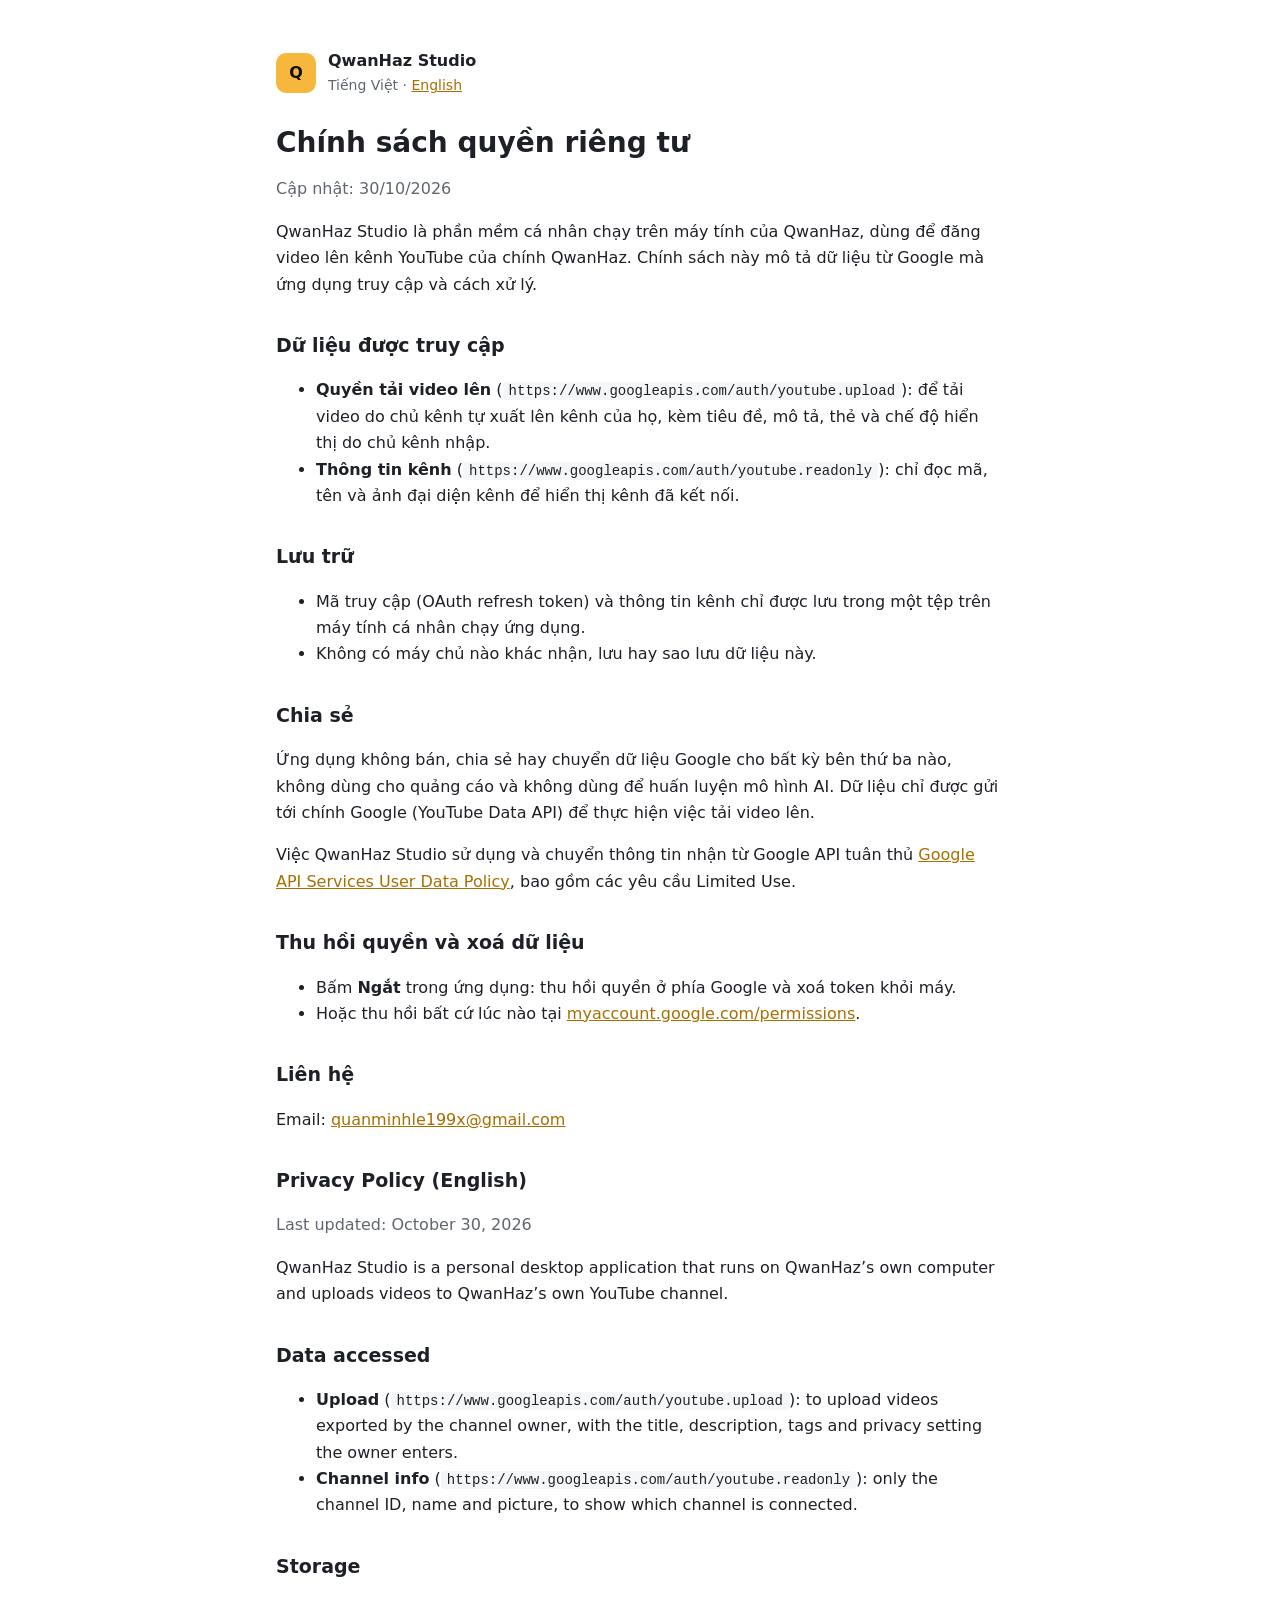
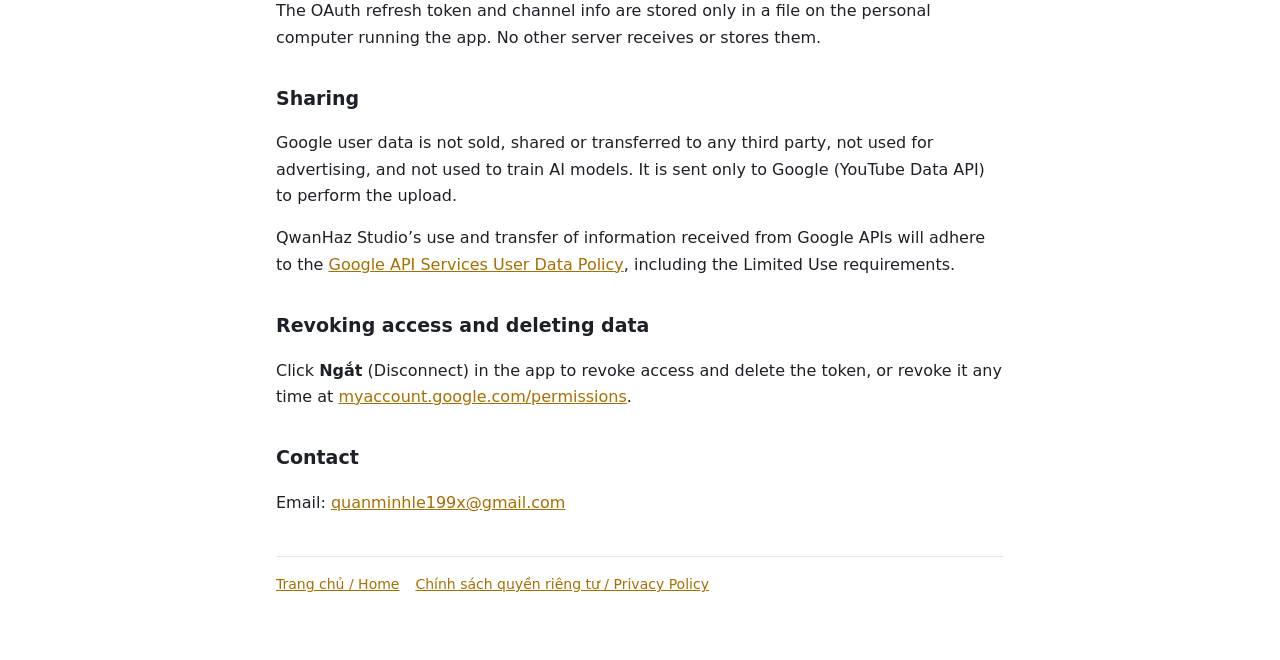
==== privacy.html @ 1994c801 "QwanHaz Studio: trang chủ + chính sách quyền riêng tư Co-Authored-By: Claude Opus 5.5 <noreply@anthr" ====
<!doctype html>
<html lang="vi">
<head>
<meta charset="utf-8">
<meta name="viewport" content="width=device-width, initial-scale=1">
<title>Chính sách quyền riêng tư</title>
<meta name="description" content="Chính sách quyền riêng tư của QwanHaz Studio — dữ liệu Google được dùng và lưu trữ thế nào.">
<link rel="stylesheet" href="style.css">
</head>
<body>
<main>
  <header><div class="logo">Q</div><div><b>QwanHaz Studio</b><div class="lang">Tiếng Việt · <a href="#en">English</a></div></div></header>

  <h1>Chính sách quyền riêng tư</h1>
  <p class="muted">Cập nhật: 30/10/2026</p>

  <p>QwanHaz Studio là phần mềm cá nhân chạy trên máy tính của QwanHaz, dùng để đăng video lên kênh YouTube của chính QwanHaz.
    Chính sách này mô tả dữ liệu từ Google mà ứng dụng truy cập và cách xử lý.</p>

  <h2>Dữ liệu được truy cập</h2>
  <ul>
    <li><b>Quyền tải video lên</b> (<code>https://www.googleapis.com/auth/youtube.upload</code>): để tải video do chủ kênh tự xuất lên kênh của họ, kèm tiêu đề, mô tả, thẻ và chế độ hiển thị do chủ kênh nhập.</li>
    <li><b>Thông tin kênh</b> (<code>https://www.googleapis.com/auth/youtube.readonly</code>): chỉ đọc mã, tên và ảnh đại diện kênh để hiển thị kênh đã kết nối.</li>
  </ul>

  <h2>Lưu trữ</h2>
  <ul>
    <li>Mã truy cập (OAuth refresh token) và thông tin kênh chỉ được lưu trong một tệp trên máy tính cá nhân chạy ứng dụng.</li>
    <li>Không có máy chủ nào khác nhận, lưu hay sao lưu dữ liệu này.</li>
  </ul>

  <h2>Chia sẻ</h2>
  <p>Ứng dụng không bán, chia sẻ hay chuyển dữ liệu Google cho bất kỳ bên thứ ba nào, không dùng cho quảng cáo
    và không dùng để huấn luyện mô hình AI. Dữ liệu chỉ được gửi tới chính Google (YouTube Data API) để thực hiện việc tải video lên.</p>
  <p>Việc QwanHaz Studio sử dụng và chuyển thông tin nhận từ Google API tuân thủ
    <a href="https://developers.google.com/terms/api-services-user-data-policy">Google API Services User Data Policy</a>,
    bao gồm các yêu cầu Limited Use.</p>

  <h2>Thu hồi quyền và xoá dữ liệu</h2>
  <ul>
    <li>Bấm <b>Ngắt</b> trong ứng dụng: thu hồi quyền ở phía Google và xoá token khỏi máy.</li>
    <li>Hoặc thu hồi bất cứ lúc nào tại <a href="https://myaccount.google.com/permissions">myaccount.google.com/permissions</a>.</li>
  </ul>

  <h2>Liên hệ</h2>
  <p>Email: <a href="mailto:quanminhle199x@gmail.com">quanminhle199x@gmail.com</a></p>

  <h2 id="en">Privacy Policy (English)</h2>
  <p class="muted">Last updated: October 30, 2026</p>
  <p>QwanHaz Studio is a personal desktop application that runs on QwanHaz&rsquo;s own computer and uploads videos to QwanHaz&rsquo;s own YouTube channel.</p>

  <h2>Data accessed</h2>
  <ul>
    <li><b>Upload</b> (<code>https://www.googleapis.com/auth/youtube.upload</code>): to upload videos exported by the channel owner, with the title, description, tags and privacy setting the owner enters.</li>
    <li><b>Channel info</b> (<code>https://www.googleapis.com/auth/youtube.readonly</code>): only the channel ID, name and picture, to show which channel is connected.</li>
  </ul>

  <h2>Storage</h2>
  <p>The OAuth refresh token and channel info are stored only in a file on the personal computer running the app. No other server receives or stores them.</p>

  <h2>Sharing</h2>
  <p>Google user data is not sold, shared or transferred to any third party, not used for advertising, and not used to train AI models.
    It is sent only to Google (YouTube Data API) to perform the upload.</p>
  <p>QwanHaz Studio&rsquo;s use and transfer of information received from Google APIs will adhere to the
    <a href="https://developers.google.com/terms/api-services-user-data-policy">Google API Services User Data Policy</a>,
    including the Limited Use requirements.</p>

  <h2>Revoking access and deleting data</h2>
  <p>Click <b>Ngắt</b> (Disconnect) in the app to revoke access and delete the token, or revoke it any time at
    <a href="https://myaccount.google.com/permissions">myaccount.google.com/permissions</a>.</p>

  <h2>Contact</h2>
  <p>Email: <a href="mailto:quanminhle199x@gmail.com">quanminhle199x@gmail.com</a></p>

  <nav><a href="index.html">Trang chủ / Home</a><a href="privacy.html">Chính sách quyền riêng tư / Privacy Policy</a></nav>
</main>
</body>
</html>
---- style.css ----
:root { --bg: #ffffff; --fg: #1d2127; --muted: #5f6670; --accent: #a86f00; --card: #f5f6f8; --border: #e3e6ea; }
@media (prefers-color-scheme: dark) {
  :root:not([data-theme="light"]) { --bg: #0f1215; --fg: #e8eaed; --muted: #9aa0a6; --accent: #f5b83d; --card: #181c21; --border: #2a3038; }
}
:root[data-theme="dark"] { --bg: #0f1215; --fg: #e8eaed; --muted: #9aa0a6; --accent: #f5b83d; --card: #181c21; --border: #2a3038; }
* { box-sizing: border-box; }
body { margin: 0; background: var(--bg); color: var(--fg); font: 16px/1.65 system-ui, -apple-system, "Segoe UI", Roboto, sans-serif; }
main { max-width: 760px; margin: 0 auto; padding: 48px 16px 64px; }
header { display: flex; align-items: center; gap: 12px; margin-bottom: 28px; }
.logo { width: 40px; height: 40px; border-radius: 10px; background: #f5b83d; color: #111; display: grid; place-items: center; font-weight: 800; }
h1 { font-size: 28px; line-height: 1.25; margin: 0 0 8px; }
h2 { font-size: 19px; margin: 32px 0 8px; }
.muted, .lang { color: var(--muted); }
.lang { font-size: 14px; }
a { color: var(--accent); }
.card { background: var(--card); border: 1px solid var(--border); border-radius: 12px; padding: 16px 18px; margin: 16px 0; }
nav { display: flex; gap: 16px; flex-wrap: wrap; margin-top: 40px; padding-top: 16px; border-top: 1px solid var(--border); font-size: 14px; }
code { font-size: 14px; background: var(--card); padding: 1px 6px; border-radius: 4px; overflow-wrap: anywhere; }
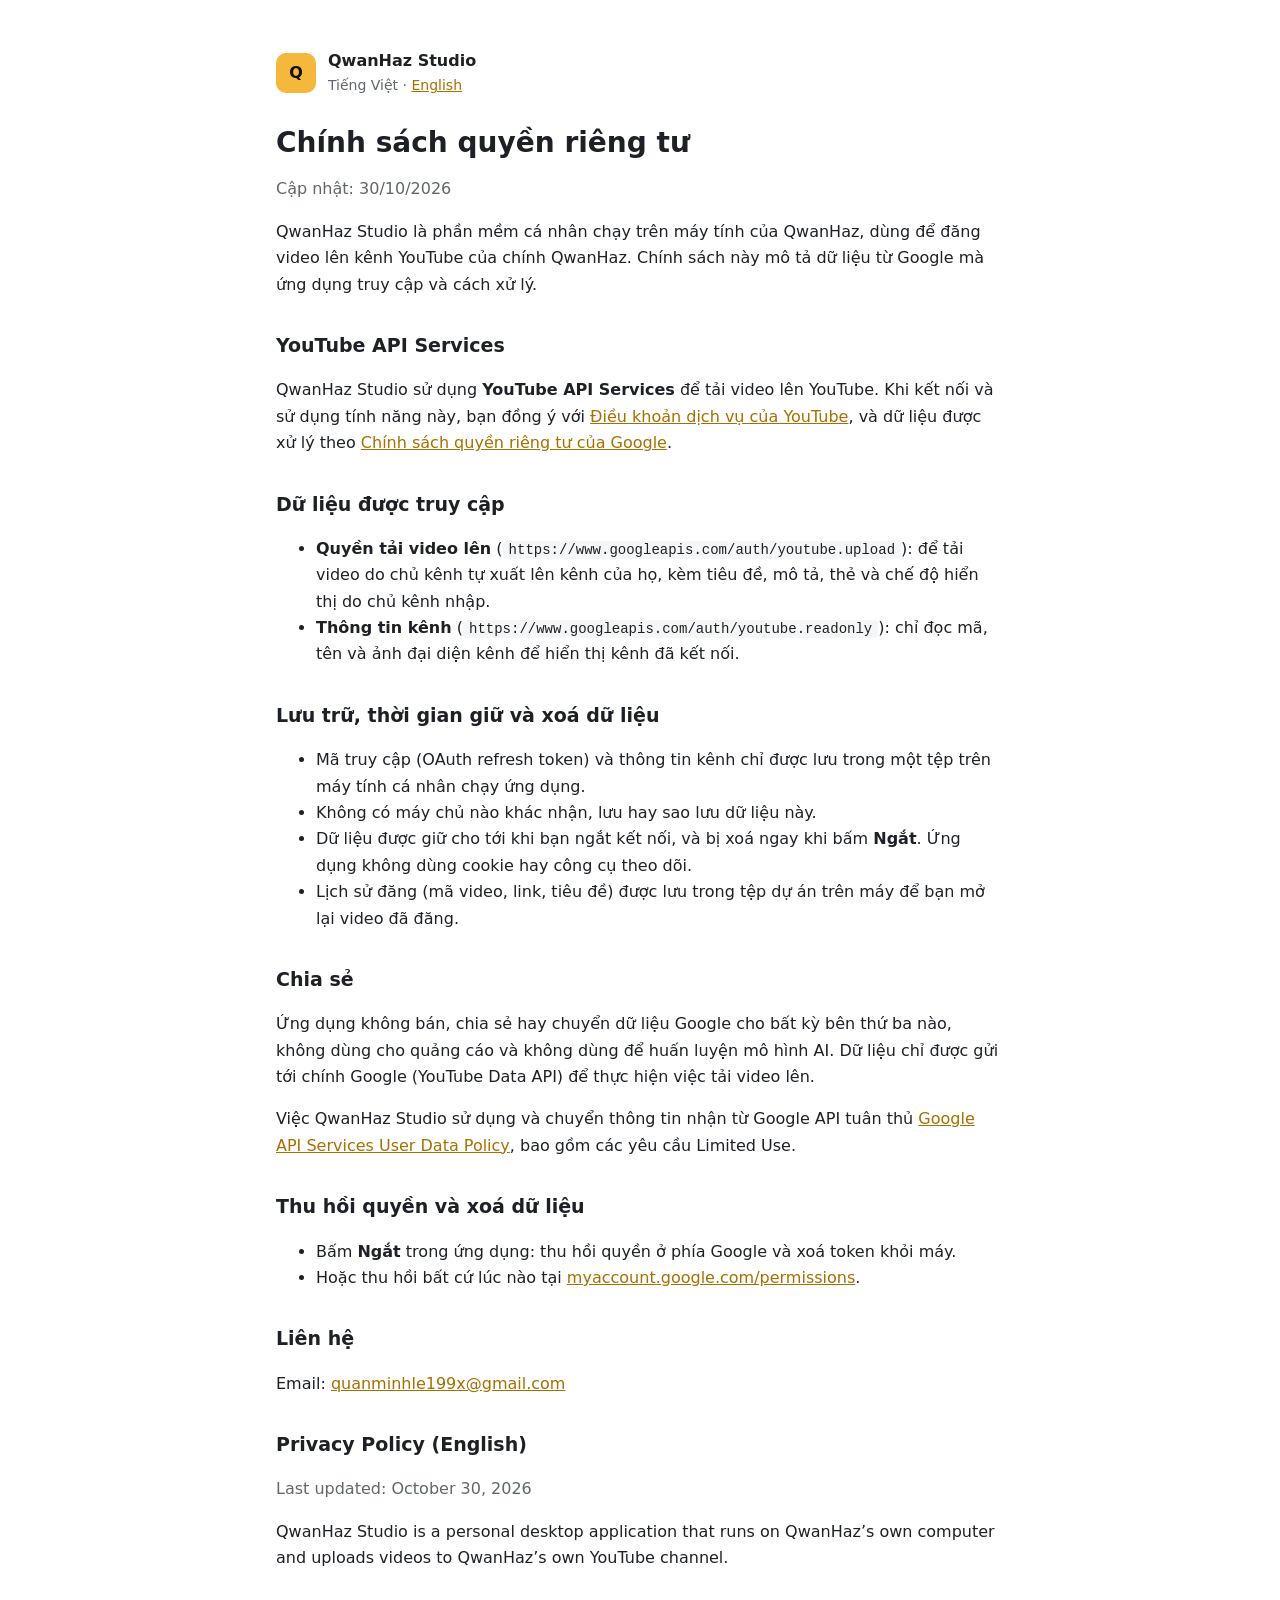
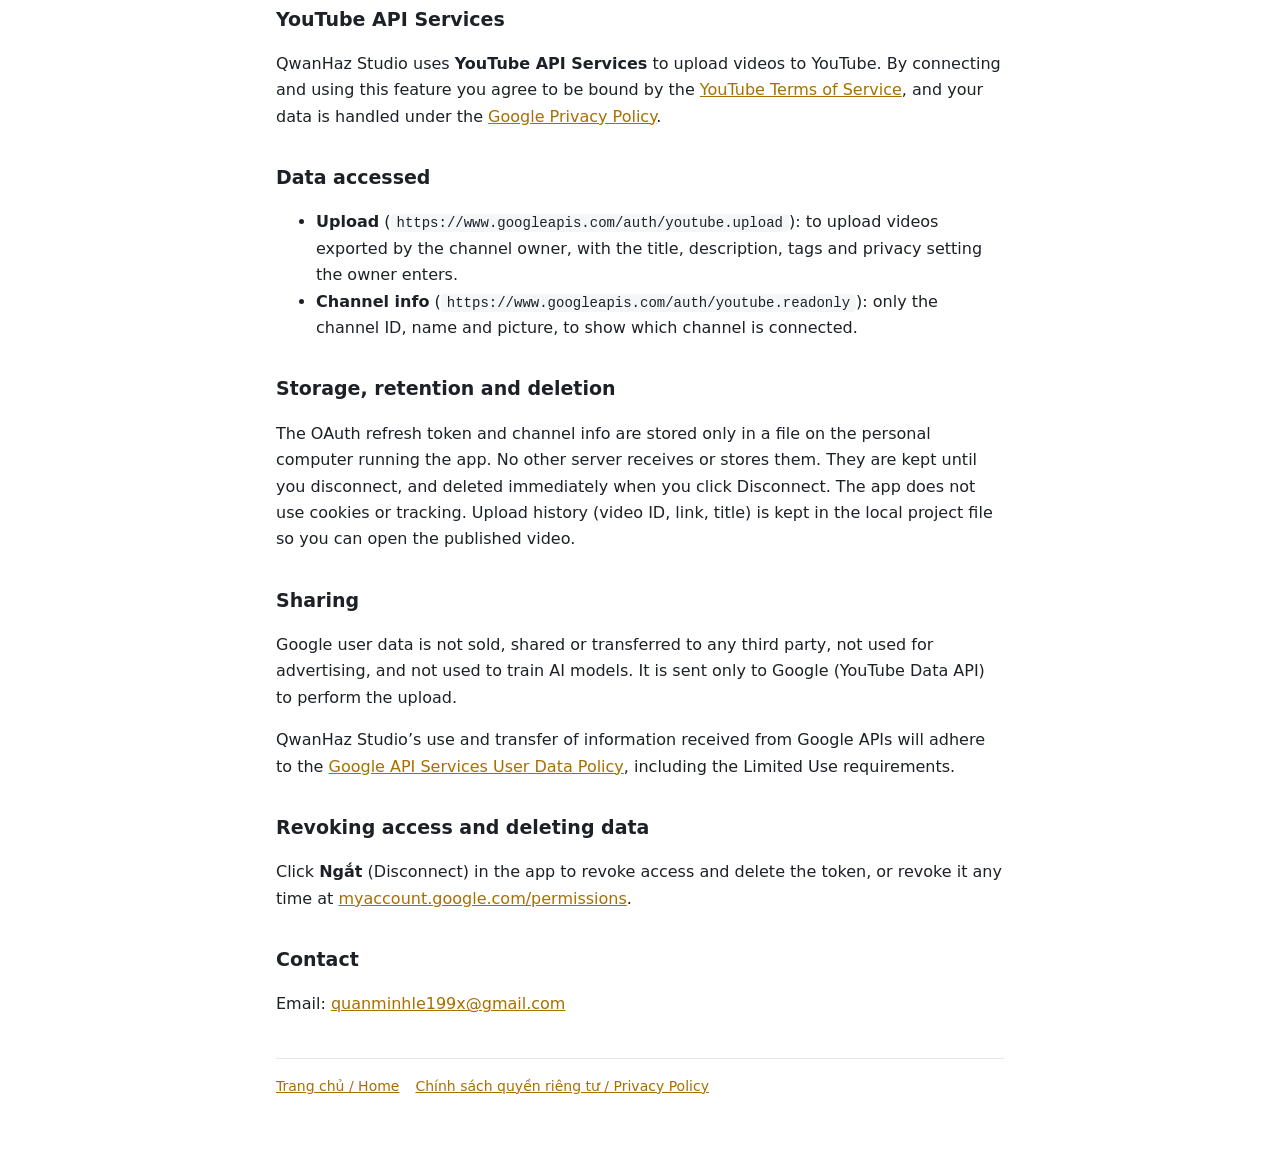
==== commit 3a9c97fc: "Chính sách: thêm YouTube API Services, Điều khoản YouTube, Chính sách Google, thời gian giữ dữ liệu " ====
--- a/privacy.html
+++ b/privacy.html
@@ -17,16 +17,23 @@
   <p>QwanHaz Studio là phần mềm cá nhân chạy trên máy tính của QwanHaz, dùng để đăng video lên kênh YouTube của chính QwanHaz.
     Chính sách này mô tả dữ liệu từ Google mà ứng dụng truy cập và cách xử lý.</p>
 
+  <h2>YouTube API Services</h2>
+  <p>QwanHaz Studio sử dụng <b>YouTube API Services</b> để tải video lên YouTube. Khi kết nối và sử dụng tính năng này,
+    bạn đồng ý với <a href="https://www.youtube.com/t/terms">Điều khoản dịch vụ của YouTube</a>, và dữ liệu được xử lý theo
+    <a href="https://policies.google.com/privacy">Chính sách quyền riêng tư của Google</a>.</p>
+
   <h2>Dữ liệu được truy cập</h2>
   <ul>
     <li><b>Quyền tải video lên</b> (<code>https://www.googleapis.com/auth/youtube.upload</code>): để tải video do chủ kênh tự xuất lên kênh của họ, kèm tiêu đề, mô tả, thẻ và chế độ hiển thị do chủ kênh nhập.</li>
     <li><b>Thông tin kênh</b> (<code>https://www.googleapis.com/auth/youtube.readonly</code>): chỉ đọc mã, tên và ảnh đại diện kênh để hiển thị kênh đã kết nối.</li>
   </ul>
 
-  <h2>Lưu trữ</h2>
+  <h2>Lưu trữ, thời gian giữ và xoá dữ liệu</h2>
   <ul>
     <li>Mã truy cập (OAuth refresh token) và thông tin kênh chỉ được lưu trong một tệp trên máy tính cá nhân chạy ứng dụng.</li>
     <li>Không có máy chủ nào khác nhận, lưu hay sao lưu dữ liệu này.</li>
+    <li>Dữ liệu được giữ cho tới khi bạn ngắt kết nối, và bị xoá ngay khi bấm <b>Ngắt</b>. Ứng dụng không dùng cookie hay công cụ theo dõi.</li>
+    <li>Lịch sử đăng (mã video, link, tiêu đề) được lưu trong tệp dự án trên máy để bạn mở lại video đã đăng.</li>
   </ul>
 
   <h2>Chia sẻ</h2>
@@ -49,14 +56,21 @@
   <p class="muted">Last updated: October 30, 2026</p>
   <p>QwanHaz Studio is a personal desktop application that runs on QwanHaz&rsquo;s own computer and uploads videos to QwanHaz&rsquo;s own YouTube channel.</p>
 
+  <h2>YouTube API Services</h2>
+  <p>QwanHaz Studio uses <b>YouTube API Services</b> to upload videos to YouTube. By connecting and using this feature you agree to be bound by the
+    <a href="https://www.youtube.com/t/terms">YouTube Terms of Service</a>, and your data is handled under the
+    <a href="https://policies.google.com/privacy">Google Privacy Policy</a>.</p>
+
   <h2>Data accessed</h2>
   <ul>
     <li><b>Upload</b> (<code>https://www.googleapis.com/auth/youtube.upload</code>): to upload videos exported by the channel owner, with the title, description, tags and privacy setting the owner enters.</li>
     <li><b>Channel info</b> (<code>https://www.googleapis.com/auth/youtube.readonly</code>): only the channel ID, name and picture, to show which channel is connected.</li>
   </ul>
 
-  <h2>Storage</h2>
-  <p>The OAuth refresh token and channel info are stored only in a file on the personal computer running the app. No other server receives or stores them.</p>
+  <h2>Storage, retention and deletion</h2>
+  <p>The OAuth refresh token and channel info are stored only in a file on the personal computer running the app. No other server receives or stores them.
+    They are kept until you disconnect, and deleted immediately when you click Disconnect. The app does not use cookies or tracking.
+    Upload history (video ID, link, title) is kept in the local project file so you can open the published video.</p>
 
   <h2>Sharing</h2>
   <p>Google user data is not sold, shared or transferred to any third party, not used for advertising, and not used to train AI models.
